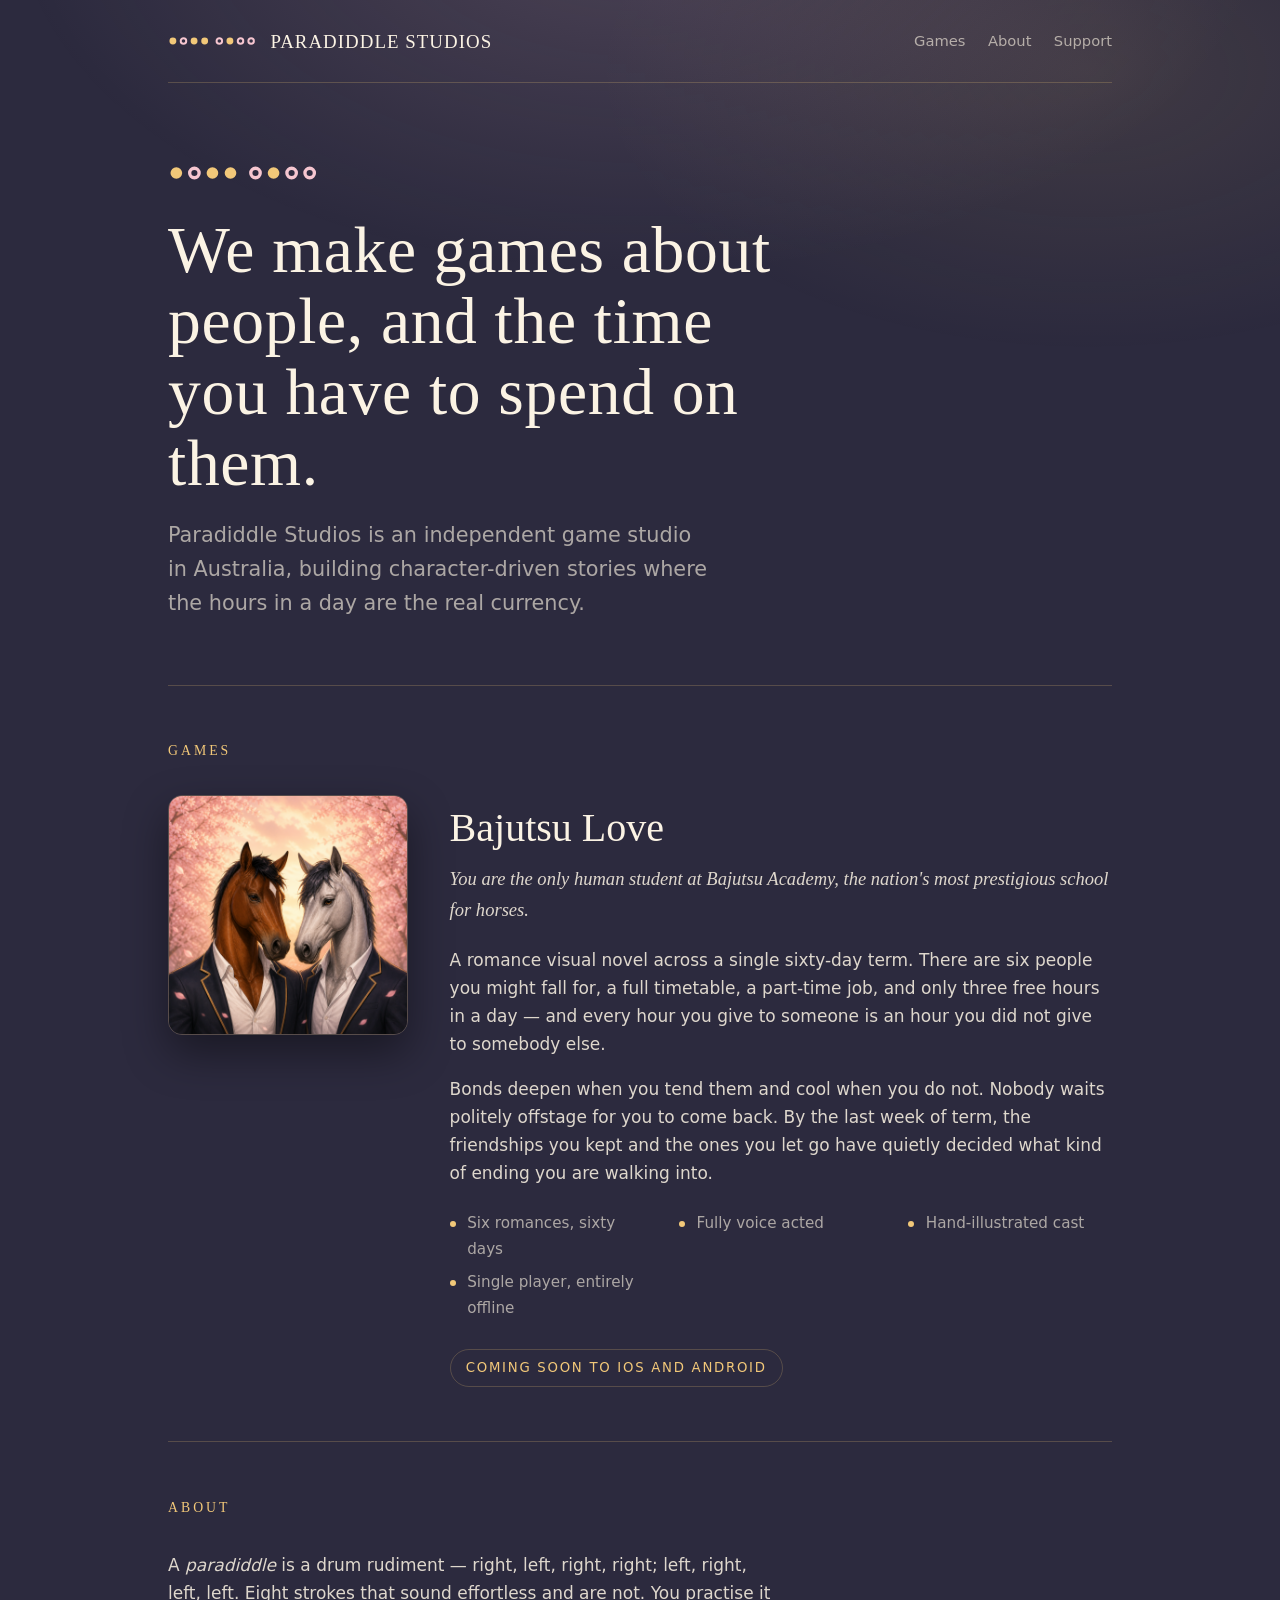
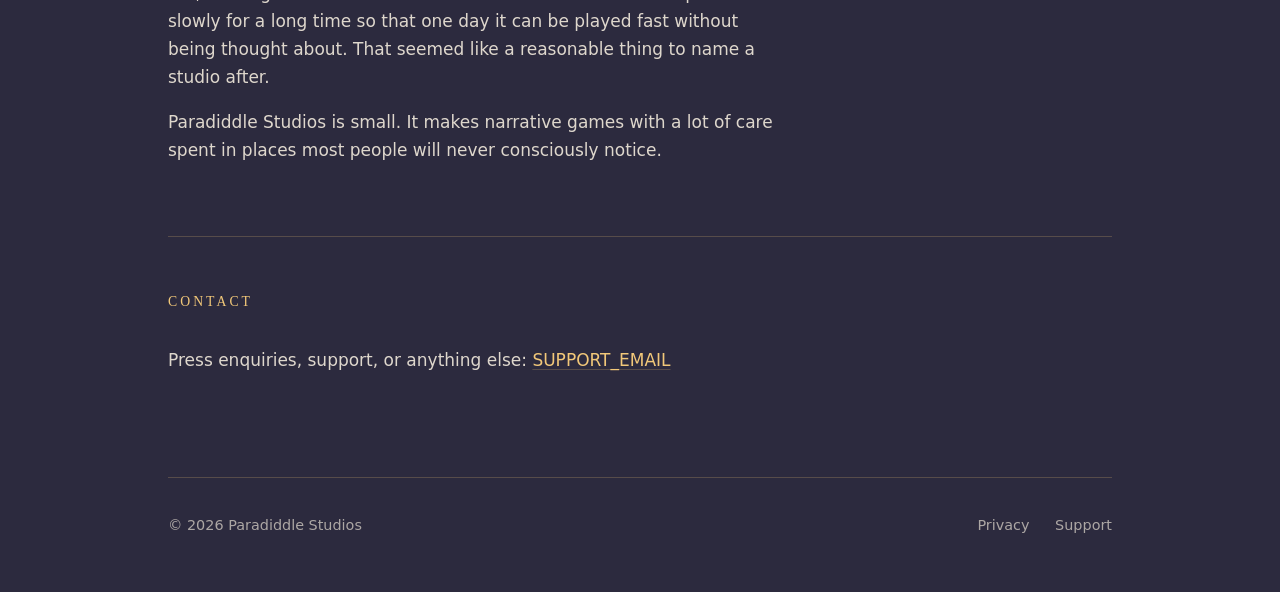
==== index.html @ 0e871a49 "Paradiddle Studios site: landing, privacy, support Static HTML, no build step. Exists chiefly to hol" ====
<!doctype html>
<html lang="en">
<head>
<meta charset="utf-8">
<meta name="viewport" content="width=device-width, initial-scale=1">
<title>Paradiddle Studios</title>
<meta name="description" content="Paradiddle Studios is an independent game studio making character-driven stories. Makers of Bajutsu Love.">
<meta property="og:title" content="Paradiddle Studios">
<meta property="og:description" content="An independent game studio making character-driven stories.">
<meta property="og:image" content="assets/bajutsu-love.png">
<meta property="og:type" content="website">
<link rel="icon" href="assets/bajutsu-love.png">
<link rel="stylesheet" href="style.css">
</head>
<body>

<div class="wrap">

  <header class="masthead">
    <a class="brand" href="./">
      <!-- the mark is a paradiddle: R L R R / L R L L -->
      <svg class="mark" width="88" height="12" viewBox="0 0 108 14" aria-hidden="true">
        <circle class="fill" cx="6"   cy="7" r="4.2"/>
        <circle class="open" cx="19"  cy="7" r="3.4"/>
        <circle class="fill" cx="32"  cy="7" r="4.2"/>
        <circle class="fill" cx="45"  cy="7" r="4.2"/>
        <circle class="open" cx="63"  cy="7" r="3.4"/>
        <circle class="fill" cx="76"  cy="7" r="4.2"/>
        <circle class="open" cx="89"  cy="7" r="3.4"/>
        <circle class="open" cx="102" cy="7" r="3.4"/>
      </svg>
      <span class="brand-name">PARADIDDLE STUDIOS</span>
    </a>
    <nav>
      <a href="#games">Games</a>
      <a href="#about">About</a>
      <a href="support/">Support</a>
    </nav>
  </header>

  <div class="hero">
    <svg class="mark mark-lg" width="150" height="20" viewBox="0 0 108 14" aria-hidden="true">
      <circle class="fill" cx="6"   cy="7" r="4.2"/>
      <circle class="open" cx="19"  cy="7" r="3.4"/>
      <circle class="fill" cx="32"  cy="7" r="4.2"/>
      <circle class="fill" cx="45"  cy="7" r="4.2"/>
      <circle class="open" cx="63"  cy="7" r="3.4"/>
      <circle class="fill" cx="76"  cy="7" r="4.2"/>
      <circle class="open" cx="89"  cy="7" r="3.4"/>
      <circle class="open" cx="102" cy="7" r="3.4"/>
    </svg>
    <h1>We make games about people, and the time you have to spend on them.</h1>
    <p>Paradiddle Studios is an independent game studio in Australia, building
       character-driven stories where the hours in a day are the real currency.</p>
  </div>

  <section id="games">
    <h2>Games</h2>

    <div class="game">
      <img src="assets/bajutsu-love.png" alt="Bajutsu Love — two students of Bajutsu Academy in school blazers beneath cherry blossom.">
      <div>
        <h3>Bajutsu Love</h3>
        <p class="tagline">You are the only human student at Bajutsu Academy,
           the nation's most prestigious school for horses.</p>

        <p>A romance visual novel across a single sixty-day term. There are six
           people you might fall for, a full timetable, a part-time job, and only
           three free hours in a day — and every hour you give to someone is an
           hour you did not give to somebody else.</p>

        <p>Bonds deepen when you tend them and cool when you do not. Nobody waits
           politely offstage for you to come back. By the last week of term, the
           friendships you kept and the ones you let go have quietly decided what
           kind of ending you are walking into.</p>

        <ul class="facts">
          <li>Six romances, sixty days</li>
          <li>Fully voice acted</li>
          <li>Hand-illustrated cast</li>
          <li>Single player, entirely offline</li>
        </ul>

        <span class="status">Coming soon to iOS and Android</span>
      </div>
    </div>
  </section>

  <section id="about">
    <h2>About</h2>
    <div class="prose">
      <p>A <em>paradiddle</em> is a drum rudiment — right, left, right, right;
         left, right, left, left. Eight strokes that sound effortless and are
         not. You practise it slowly for a long time so that one day it can be
         played fast without being thought about. That seemed like a reasonable
         thing to name a studio after.</p>
      <p>Paradiddle Studios is small. It makes narrative games with a lot of
         care spent in places most people will never consciously notice.</p>
    </div>
  </section>

  <section id="contact">
    <h2>Contact</h2>
    <div class="prose">
      <p>Press enquiries, support, or anything else:
         <a href="mailto:SUPPORT_EMAIL">SUPPORT_EMAIL</a></p>
    </div>
  </section>

  <footer>
    <span>&copy; 2026 Paradiddle Studios</span>
    <nav>
      <a href="privacy/">Privacy</a>
      <a href="support/">Support</a>
    </nav>
  </footer>

</div>
</body>
</html>
---- style.css ----
/* Paradiddle Studios — palette lifted from the Bajutsu Love UI theme. */
:root {
  --navy:   #2C2A3E;
  --navy-2: #35324a;
  --gold:   #F2C879;
  --sakura: #F6C6D0;
  --cream:  #FBF3E4;
  --dim:    rgba(251, 243, 228, 0.62);
  --rule:   rgba(242, 200, 121, 0.22);
  --serif:  "Iowan Old Style", "Palatino Linotype", Palatino, Georgia, "Times New Roman", serif;
  --sans:   ui-sans-serif, system-ui, -apple-system, "Segoe UI", Roboto, Helvetica, Arial, sans-serif;
}

* { box-sizing: border-box; }

body {
  margin: 0;
  background: var(--navy);
  color: var(--cream);
  font-family: var(--sans);
  font-size: 17px;
  line-height: 1.65;
  -webkit-font-smoothing: antialiased;
}

/* a soft dawn behind the whole page, echoing the sakura sky in the icon */
body::before {
  content: "";
  position: fixed;
  inset: 0;
  pointer-events: none;
  background:
    radial-gradient(900px 520px at 50% -10%, rgba(246, 198, 208, 0.16), transparent 70%),
    radial-gradient(700px 400px at 85% 8%, rgba(242, 200, 121, 0.10), transparent 70%);
}

.wrap {
  position: relative;
  max-width: 62rem;
  margin: 0 auto;
  padding: 0 1.5rem;
}

a { color: var(--gold); text-decoration-color: var(--rule); text-underline-offset: 3px; }
a:hover { color: #ffdf9d; }

/* ---------- masthead ---------- */

.masthead {
  display: flex;
  align-items: center;
  gap: 0.9rem;
  padding: 1.6rem 0;
  border-bottom: 1px solid var(--rule);
}
.masthead a.brand {
  display: flex;
  align-items: center;
  gap: 0.9rem;
  color: var(--cream);
  text-decoration: none;
}
.brand-name {
  font-family: var(--serif);
  font-size: 1.18rem;
  letter-spacing: 0.055em;
  white-space: nowrap;
}
.masthead nav {
  margin-left: auto;
  display: flex;
  gap: 1.4rem;
  font-size: 0.92rem;
}
.masthead nav a { color: var(--dim); text-decoration: none; }
.masthead nav a:hover { color: var(--gold); }

/* ---------- the mark: a paradiddle, R L R R / L R L L ---------- */

.mark { flex: none; display: block; }
.mark .fill { fill: var(--gold); }
.mark .open { fill: none; stroke: var(--sakura); stroke-width: 2.4; }

/* ---------- hero ---------- */

.hero { padding: 5rem 0 4rem; max-width: 40rem; }
.hero .mark-lg { margin-bottom: 2rem; }
.hero h1 {
  font-family: var(--serif);
  font-weight: 400;
  font-size: clamp(2.6rem, 7vw, 4.1rem);
  line-height: 1.08;
  letter-spacing: 0.01em;
  margin: 0 0 1.2rem;
}
.hero p {
  font-size: clamp(1.08rem, 2.4vw, 1.3rem);
  color: var(--dim);
  margin: 0;
  max-width: 34rem;
}

/* ---------- sections ---------- */

section { padding: 3.4rem 0; border-top: 1px solid var(--rule); }
h2 {
  font-family: var(--serif);
  font-weight: 400;
  font-size: 0.86rem;
  letter-spacing: 0.22em;
  text-transform: uppercase;
  color: var(--gold);
  margin: 0 0 2rem;
}
h3 {
  font-family: var(--serif);
  font-weight: 400;
  font-size: 1.5rem;
  margin: 2.2rem 0 0.6rem;
  color: var(--cream);
}
.prose { max-width: 38rem; }
.prose p { color: rgba(251, 243, 228, 0.86); }

/* ---------- the game card ---------- */

.game {
  display: grid;
  grid-template-columns: minmax(0, 15rem) minmax(0, 1fr);
  gap: 2.6rem;
  align-items: start;
}
.game img {
  width: 100%;
  height: auto;
  display: block;
  border-radius: 14px;
  border: 1px solid var(--rule);
  box-shadow: 0 18px 44px rgba(0, 0, 0, 0.42);
}
.game h3 {
  font-size: clamp(1.9rem, 4.5vw, 2.5rem);
  margin: 0 0 0.2rem;
}
.tagline {
  font-family: var(--serif);
  font-style: italic;
  font-size: 1.16rem;
  color: var(--sakura);
  margin: 0 0 1.3rem;
}
.game p { color: rgba(251, 243, 228, 0.86); }

.facts {
  list-style: none;
  padding: 0;
  margin: 1.5rem 0 0;
  display: grid;
  grid-template-columns: repeat(auto-fit, minmax(11rem, 1fr));
  gap: 0.55rem 1.6rem;
  font-size: 0.95rem;
  color: var(--dim);
}
.facts li { position: relative; padding-left: 1.1rem; }
.facts li::before {
  content: "";
  position: absolute;
  left: 0;
  top: 0.62em;
  width: 6px;
  height: 6px;
  border-radius: 50%;
  background: var(--gold);
}

.status {
  display: inline-block;
  margin-top: 1.8rem;
  padding: 0.42rem 0.95rem;
  border: 1px solid var(--rule);
  border-radius: 999px;
  font-size: 0.83rem;
  letter-spacing: 0.13em;
  text-transform: uppercase;
  color: var(--gold);
}

/* ---------- policy / support pages ---------- */

.page { padding: 3.4rem 0 1rem; max-width: 42rem; }
.page h1 {
  font-family: var(--serif);
  font-weight: 400;
  font-size: clamp(2rem, 5vw, 2.8rem);
  line-height: 1.15;
  margin: 0 0 0.8rem;
}
.page .meta { color: var(--dim); font-size: 0.94rem; margin: 0 0 2.4rem; }
.page h2 {
  font-size: 1.28rem;
  letter-spacing: 0;
  text-transform: none;
  color: var(--cream);
  margin: 2.6rem 0 0.7rem;
}
.page ul { padding-left: 1.15rem; }
.page li { margin: 0.4rem 0; color: rgba(251, 243, 228, 0.86); }
.page p { color: rgba(251, 243, 228, 0.86); }
.lede {
  font-family: var(--serif);
  font-size: 1.24rem;
  line-height: 1.5;
  color: var(--cream);
  border-left: 2px solid var(--gold);
  padding-left: 1.2rem;
  margin: 0 0 2rem;
}

/* ---------- footer ---------- */

footer {
  border-top: 1px solid var(--rule);
  margin-top: 2rem;
  padding: 2.2rem 0 3.4rem;
  display: flex;
  flex-wrap: wrap;
  gap: 0.6rem 1.6rem;
  align-items: center;
  font-size: 0.9rem;
  color: var(--dim);
}
footer nav { margin-left: auto; display: flex; gap: 1.6rem; }
footer a { color: var(--dim); text-decoration: none; }
footer a:hover { color: var(--gold); }

@media (max-width: 640px) {
  .game { grid-template-columns: 1fr; gap: 1.8rem; }
  .game img { max-width: 13rem; }
  .hero { padding: 3.5rem 0 2.5rem; }
  footer nav { margin-left: 0; width: 100%; }

  /* the brand name is nowrap, so it must be allowed to drop the nav to its
     own row — otherwise it pushes the masthead wider than a phone */
  .masthead { flex-wrap: wrap; row-gap: 0.35rem; padding: 1.2rem 0; }
  .masthead .mark { width: 62px; }
  .brand-name { font-size: 0.95rem; letter-spacing: 0.03em; }
  .masthead nav { margin-left: 0; width: 100%; gap: 1.3rem; font-size: 0.86rem; }
}

@media (max-width: 380px) {
  .masthead .mark { width: 52px; }
  .brand-name { font-size: 0.86rem; }
}
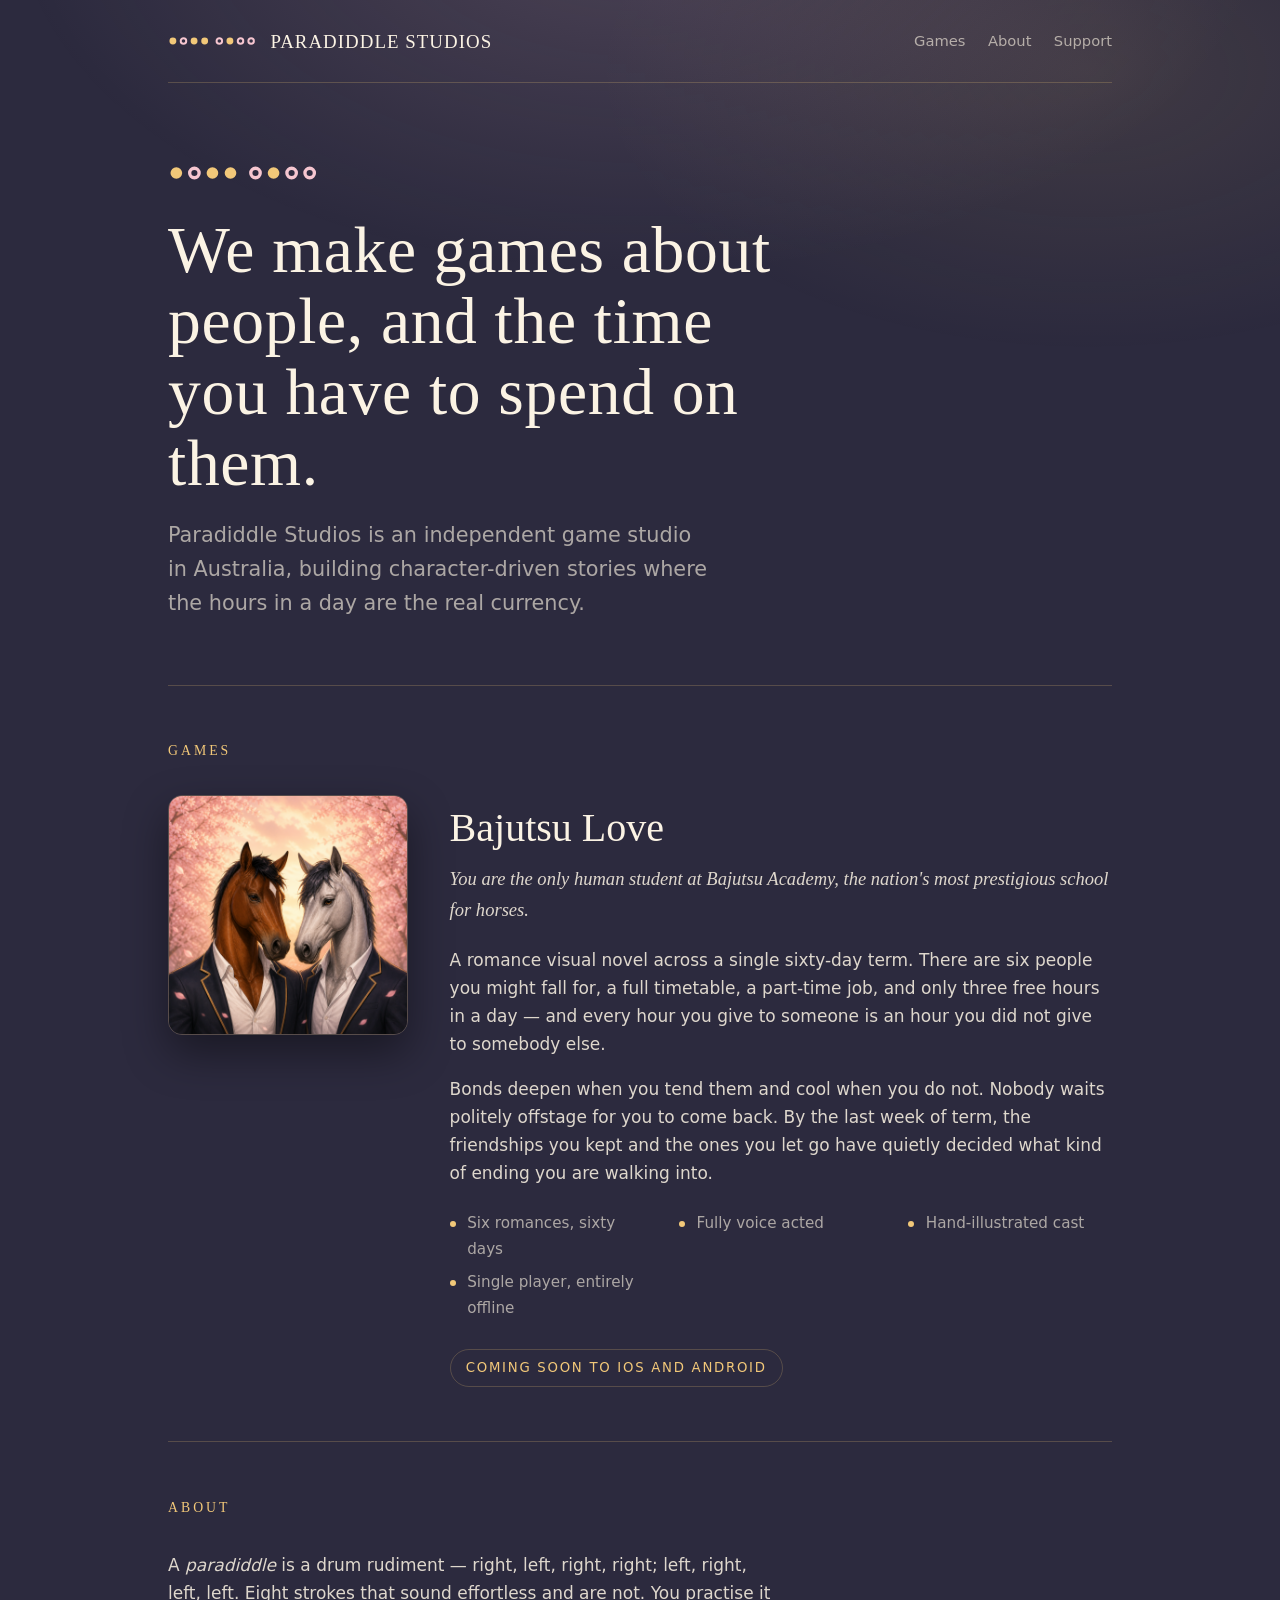
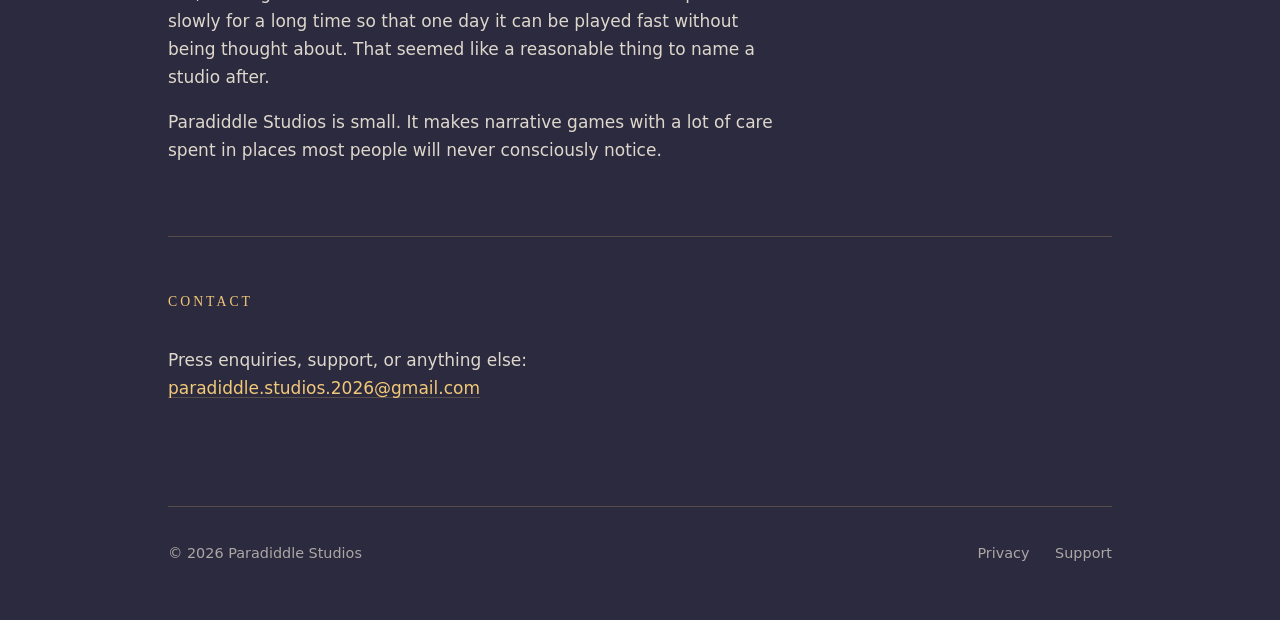
==== commit d683fe3e: "Fill in the studio contact address paradiddle.studios.2026@gmail.com replaces the SUPPORT_EMAIL plac" ====
--- a/index.html
+++ b/index.html
@@ -103,7 +103,7 @@
     <h2>Contact</h2>
     <div class="prose">
       <p>Press enquiries, support, or anything else:
-         <a href="mailto:SUPPORT_EMAIL">SUPPORT_EMAIL</a></p>
+         <a href="mailto:paradiddle.studios.2026@gmail.com">paradiddle.studios.2026@gmail.com</a></p>
     </div>
   </section>
 
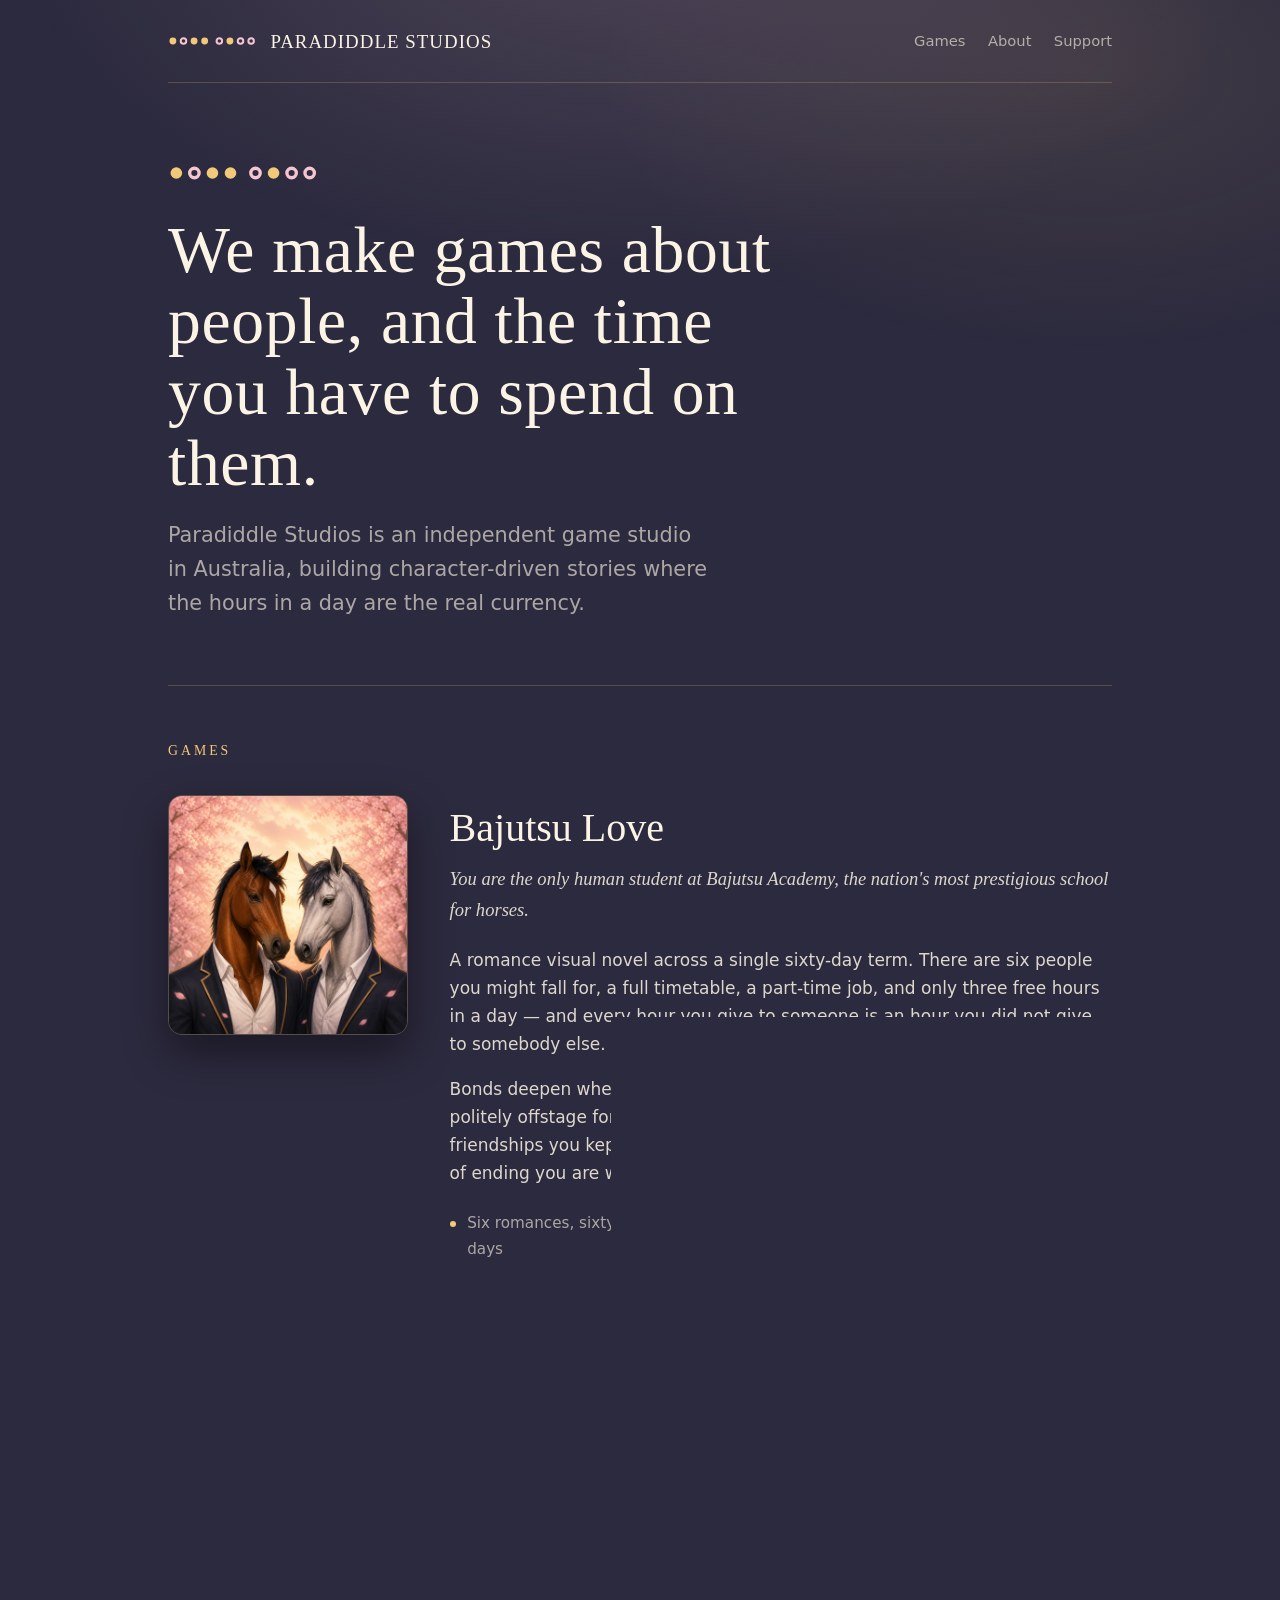
==== commit 4e8b0b59: "Fun Felt World: Monsters: privacy policy and support pages, and the game on the home page Co-Authore" ====
--- a/index.html
+++ b/index.html
@@ -4,7 +4,7 @@
 <meta charset="utf-8">
 <meta name="viewport" content="width=device-width, initial-scale=1">
 <title>Paradiddle Studios</title>
-<meta name="description" content="Paradiddle Studios is an independent game studio making character-driven stories. Makers of Bajutsu Love.">
+<meta name="description" content="Paradiddle Studios is an independent game studio making character-driven stories. Makers of Bajutsu Love and Fun Felt World: Monsters.">
 <meta property="og:title" content="Paradiddle Studios">
 <meta property="og:description" content="An independent game studio making character-driven stories.">
 <meta property="og:image" content="assets/bajutsu-love.png">
@@ -84,6 +84,33 @@
         <span class="status">Coming soon to iOS and Android</span>
       </div>
     </div>
+
+    <div class="game">
+      <img src="assets/monster-world.png" alt="Fun Felt World: Monsters — a smiling felt monster.">
+      <div>
+        <h3>Fun Felt World: Monsters</h3>
+        <p class="tagline">Make felt monsters, then take them out into a little
+           felt world to play.</p>
+
+        <p>An open-ended toy for children aged about four to nine. Pick a body,
+           eyes, a mouth, a colour and an outfit in the Lab, then carry your
+           monsters around Main Street, the cafe, the mall, the farm and home:
+           feed them, dress them up, hand them things to hold, and tap
+           everything to see what it does.</p>
+
+        <ul class="facts">
+          <li>Made for pre-readers: playing needs no reading</li>
+          <li>Hand-stitched felt look</li>
+          <li>No ads, no accounts, no data collected</li>
+          <li>Purchases behind a parental gate</li>
+        </ul>
+
+        <p><a href="monster-world/privacy/">Privacy</a> &middot;
+           <a href="monster-world/support/">Support</a></p>
+
+        <span class="status">Coming soon to iPad</span>
+      </div>
+    </div>
   </section>
 
   <section id="about">
